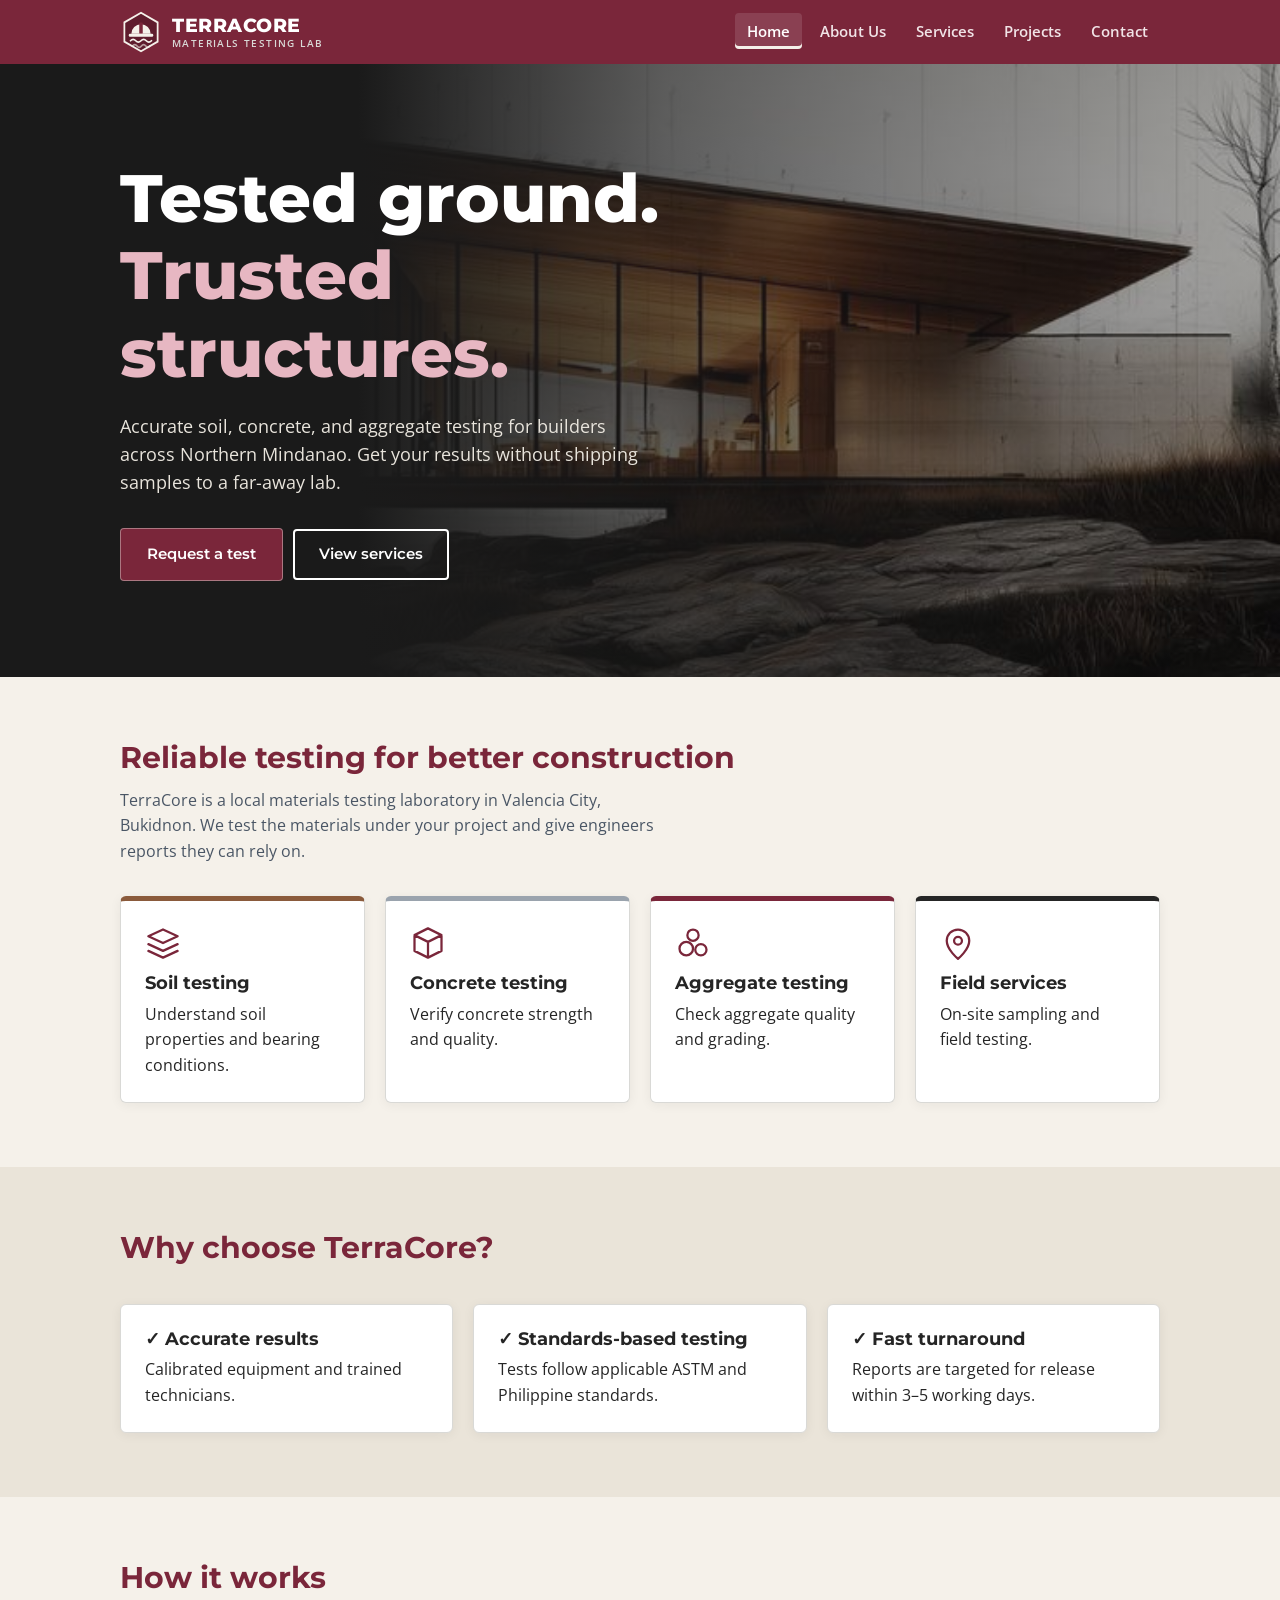
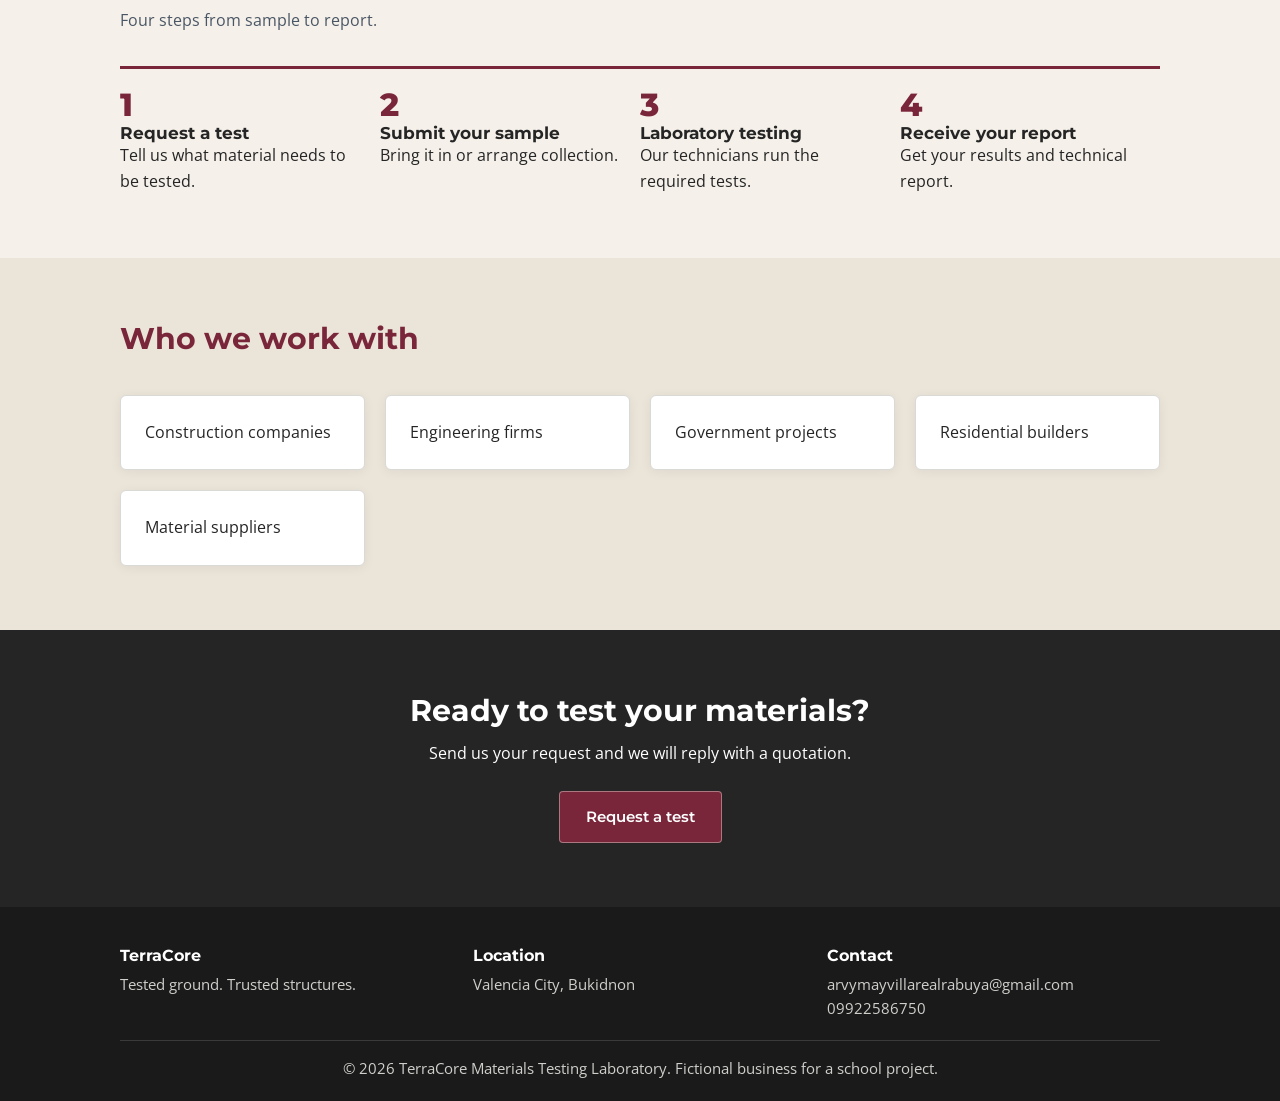
==== index.html @ dcb713ee "Fix website folder structure" ====
<!DOCTYPE html>
<html lang="en">
<head>
<meta charset="UTF-8">
<meta name="viewport" content="width=device-width, initial-scale=1">
<title>Home | TerraCore Materials Testing Laboratory</title>
<link rel="preconnect" href="https://fonts.googleapis.com">
<link href="https://fonts.googleapis.com/css2?family=Montserrat:wght@600;800&family=Open+Sans:wght@400;600&family=Playfair+Display:wght@600;700&display=swap" rel="stylesheet">
<link rel="icon" href="assets/logo.svg">
<link rel="stylesheet" href="css/styles.css">
</head>
<body>
<header><div class="wrap"><nav>
<a class="logo" href="index.html"><img src="assets/logo.svg" alt=""><span class="lt">TERRACORE<small>Materials Testing Lab</small></span></a>
<button id="tog" aria-label="Toggle menu" aria-expanded="false">Menu</button>
<ul class="menu" id="menu"><li><a href="index.html" class="active">Home</a></li><li><a href="about.html">About Us</a></li><li><a href="services.html">Services</a></li><li><a href="projects.html">Projects</a></li><li><a href="contact.html">Contact</a></li></ul></nav></div></header>
<main>
<div class="hero">
<div class="photo"></div>
<video class="bg" autoplay muted loop playsinline aria-hidden="true"><source src="assets/hero.mp4" type="video/mp4"></video>
<div class="wrap">
<h1>Tested ground. <em>Trusted structures.</em></h1>
<p>Accurate soil, concrete, and aggregate testing for builders across Northern Mindanao. Get your results without shipping samples to a far-away lab.</p>
<a class="btn" href="contact.html">Request a test</a><a class="btn ghost" href="services.html">View services</a>
</div></div>

<section><div class="wrap">
<h2>Reliable testing for better construction</h2>
<p class="lead">TerraCore is a local materials testing laboratory in Valencia City, Bukidnon. We test the materials under your project and give engineers reports they can rely on.</p>
<div class="grid">
<div class="card soil"><svg class="ic" viewBox="0 0 32 32" aria-hidden="true"><path d="M3 10l13-6 13 6-13 6z M3 17l13 6 13-6 M3 23l13 6 13-6"/></svg><h3>Soil testing</h3><p>Understand soil properties and bearing conditions.</p></div>
<div class="card conc"><svg class="ic" viewBox="0 0 32 32" aria-hidden="true"><path d="M16 3l12 6v14l-12 6-12-6V9z M16 15v14 M4 9l12 6 12-6"/></svg><h3>Concrete testing</h3><p>Verify concrete strength and quality.</p></div>
<div class="card agg"><svg class="ic" viewBox="0 0 32 32" aria-hidden="true"><circle cx="10" cy="21" r="6"/><circle cx="23" cy="22" r="5"/><circle cx="16" cy="9" r="5"/></svg><h3>Aggregate testing</h3><p>Check aggregate quality and grading.</p></div>
<div class="card field"><svg class="ic" viewBox="0 0 32 32" aria-hidden="true"><path d="M16 30s-10-8-10-16a10 10 0 0 1 20 0c0 8-10 16-10 16z"/><circle cx="16" cy="14" r="3.5"/></svg><h3>Field services</h3><p>On-site sampling and field testing.</p></div>
</div></div></section>

<section class="alt"><div class="wrap">
<h2>Why choose TerraCore?</h2><br>
<div class="grid">
<div class="card"><h3>✓ Accurate results</h3><p>Calibrated equipment and trained technicians.</p></div>
<div class="card"><h3>✓ Standards-based testing</h3><p>Tests follow applicable ASTM and Philippine standards.</p></div>
<div class="card"><h3>✓ Fast turnaround</h3><p>Reports are targeted for release within 3–5 working days.</p></div>
</div></div></section>

<section><div class="wrap">
<h2>How it works</h2><p class="lead">Four steps from sample to report.</p>
<div class="steps">
<div class="step"><h3>Request a test</h3><p>Tell us what material needs to be tested.</p></div>
<div class="step"><h3>Submit your sample</h3><p>Bring it in or arrange collection.</p></div>
<div class="step"><h3>Laboratory testing</h3><p>Our technicians run the required tests.</p></div>
<div class="step"><h3>Receive your report</h3><p>Get your results and technical report.</p></div>
</div></div></section>

<section class="alt"><div class="wrap">
<h2>Who we work with</h2><br>
<div class="grid">
<div class="card">Construction companies</div><div class="card">Engineering firms</div><div class="card">Government projects</div><div class="card">Residential builders</div><div class="card">Material suppliers</div>
</div></div></section>

<section class="cta"><div class="wrap"><h2>Ready to test your materials?</h2><p style="margin-bottom:24px">Send us your request and we will reply with a quotation.</p><a class="btn" href="contact.html">Request a test</a></div></section>
</main>
<footer><div class="wrap">
<div class="grid">
<div><h3>TerraCore</h3><p>Tested ground. Trusted structures.</p></div>
<div><h3>Location</h3><p>Valencia City, Bukidnon</p></div>
<div><h3>Contact</h3><p>arvymayvillarealrabuya@gmail.com<br>09922586750</p></div>
</div>
<p class="copy">© 2026 TerraCore Materials Testing Laboratory. Fictional business for a school project.</p>
</div></footer>
<script src="js/script.js"></script>
</body>
</html>
---- css/styles.css ----
:root{--navy:#252525;--navy2:#3a3a3a;--orange:#7A263A;--white:#fff;--gray:#EAE4D9;--ink:#252525;--line:#D9D9D6}
*{box-sizing:border-box;margin:0}
body{font-family:'Open Sans',sans-serif;color:var(--ink);line-height:1.6;background:#F5F1EA}
h1,h2,h3,.logo{font-family:'Montserrat',sans-serif;line-height:1.15}
a{color:inherit}
:focus-visible{outline:3px solid var(--orange);outline-offset:2px}
.wrap{max-width:1080px;margin:0 auto;padding:0 20px}
header{background:#7A263A;position:sticky;top:0;z-index:10}
nav{display:flex;align-items:center;justify-content:space-between;height:64px}
.logo{color:var(--white);font-weight:800;font-size:1.3rem;text-decoration:none;letter-spacing:.5px}
.menu{display:flex;gap:6px;list-style:none;padding:0}
.menu a{color:#f1e4e7;text-decoration:none;padding:8px 12px;border-radius:4px;font-weight:600;font-size:.95rem}
.menu a:hover,.menu a.active{color:var(--white);background:rgba(255,255,255,.12)}
.menu a.active{box-shadow:inset 0 -3px #F5F1EA}
#tog{display:none;background:none;border:1px solid #6b6b6b;color:#fff;padding:6px 12px;border-radius:4px;font-size:1rem;cursor:pointer}
.btn{display:inline-block;background:var(--orange);color:#fff;font-family:'Montserrat',sans-serif;font-weight:600;padding:13px 26px;border:0;border-radius:4px;text-decoration:none;cursor:pointer;font-size:.95rem}
.btn:hover{background:#5f1c2d}
.btn.ghost{background:transparent;border:2px solid #fff}
.btn.ghost:hover{background:rgba(255,255,255,.12)}
.btn.sm{padding:7px 14px;font-size:.8rem}
section{padding:64px 0}
.alt{background:var(--gray)}
h2{font-size:1.9rem;color:var(--orange);margin-bottom:12px}
.lead{max-width:60ch;margin-bottom:32px;color:#4a5665}
.hero{position:relative;overflow:hidden;background:#1a1a1a;color:#fff;padding:96px 0}
.hero h1{font-size:clamp(2.4rem,6vw,4.2rem);font-weight:800;max-width:14ch}
.hero h1 em{font-style:normal;color:#E7B7C2;font-style:normal;display:block}
.hero p{max-width:52ch;margin:20px 0 32px;font-size:1.1rem;color:#e8e4dc}
.hero .btn+.btn{margin-left:10px}
.grid{display:grid;gap:20px;grid-template-columns:repeat(auto-fit,minmax(220px,1fr))}
.card{background:#fff;border:1px solid var(--line);border-radius:6px;padding:24px}
.card h3{color:var(--navy);margin-bottom:8px;font-size:1.1rem}
.card .ico{font-size:1.8rem;margin-bottom:10px}
.card.soil{border-top:5px solid #8a5a3b}.card.conc{border-top:5px solid #9aa3ad}.card.agg{border-top:5px solid var(--orange)}.card.field{border-top:5px solid var(--navy)}
.card a.more{color:var(--orange);font-weight:600;text-decoration:none;font-size:.9rem}
.steps{counter-reset:s;display:grid;gap:0;grid-template-columns:repeat(auto-fit,minmax(200px,1fr))}
.step{counter-increment:s;padding:0 18px 0 0;border-top:3px solid var(--orange);padding-top:16px}
.step::before{content:counter(s);display:block;font:800 2rem 'Montserrat';color:var(--orange)}
.step h3{color:var(--navy);font-size:1.05rem}
.cta{background:var(--navy);color:#fff;text-align:center}
.cta h2{color:#fff}
.tag{display:inline-block;background:#F5F1EA;color:#7A263A;padding:2px 10px;border-radius:20px;font-size:.8rem;font-weight:600}
table{width:100%;border-collapse:collapse;background:#fff;margin-bottom:28px}
caption{text-align:left;font:800 1.2rem 'Montserrat';color:var(--navy);padding:8px 0}
th,td{padding:12px 14px;text-align:left;border-bottom:1px solid var(--line)}
th{background:var(--navy);color:#fff;font-size:.9rem}
td.price{font-weight:600;white-space:nowrap}
.tw{overflow-x:auto}
.two{display:grid;gap:32px;grid-template-columns:repeat(auto-fit,minmax(300px,1fr))}
label{display:block;font-weight:600;margin:14px 0 4px;font-size:.92rem}
input,select,textarea{width:100%;padding:11px;border:1px solid #b9c2cf;border-radius:4px;font:inherit}
.msg{display:none;background:#e6f6ea;border:1px solid #79c98d;padding:14px;border-radius:4px;margin-top:16px}
details{background:#fff;border:1px solid var(--line);border-radius:6px;padding:14px 18px;margin-bottom:10px}
summary{font-weight:600;color:var(--navy);cursor:pointer}
.map{background:repeating-linear-gradient(45deg,#e4dfd6 0 12px,#ece8e0 12px 24px);height:200px;border-radius:6px;display:grid;place-items:center;text-align:center;color:var(--navy);font-weight:600;margin-top:20px}
footer{background:#1a1a1a;color:#cfcfcb;padding:40px 0 20px;font-size:.92rem}
footer .grid{margin-bottom:20px}
footer h3{color:#fff;font-size:1rem;margin-bottom:8px}
.copy{border-top:1px solid #3a3a3a;padding-top:16px;text-align:center}
@media(max-width:760px){
#tog{display:block}
.menu{display:none;position:absolute;top:64px;left:0;right:0;background:#7A263A;flex-direction:column;padding:10px 20px}
.menu.open{display:flex}
.hero{padding:64px 0}.hero .btn+.btn{margin:10px 0 0}
}
.msg.err{background:#fdecea;border-color:#e08a83}

.logo{display:flex;align-items:center;gap:10px}
.logo img{width:42px;height:42px}
.logo .lt{display:flex;flex-direction:column;font-weight:800;font-size:1.2rem;letter-spacing:.5px}
.logo small{font:600 .6rem 'Open Sans',sans-serif;letter-spacing:1.4px;text-transform:uppercase;color:#D9D9D6}
.hero .scene,.hero .bg{opacity:1;position:absolute;inset:0;width:100%;height:100%;object-fit:cover}
.hero::after{content:"";position:absolute;inset:0;background:linear-gradient(100deg,rgba(37,37,37,.96) 35%,rgba(37,37,37,.1))}
.hero .wrap{position:relative;z-index:2}
.hero .btn,.cta .btn{border:1px solid rgba(245,241,234,.4)}

.card{box-shadow:0 2px 12px rgba(37,37,37,.06)}
.btn.ghost,.hero .btn.ghost{background:transparent;border:2px solid #fff;padding:11px 24px}
.hero .photo{position:absolute;inset:0;background:url(../assets/hero.png) 70% 60%/cover no-repeat}
.hero::after{background:linear-gradient(90deg,#1a1a1a 28%,rgba(26,26,26,.7) 52%,rgba(26,26,26,.35) 100%)}
.ic{width:36px;height:36px;fill:none;stroke:#7A263A;stroke-width:2;stroke-linejoin:round;stroke-linecap:round;margin-bottom:12px;display:block}
.hero p{color:#e8e4dc}
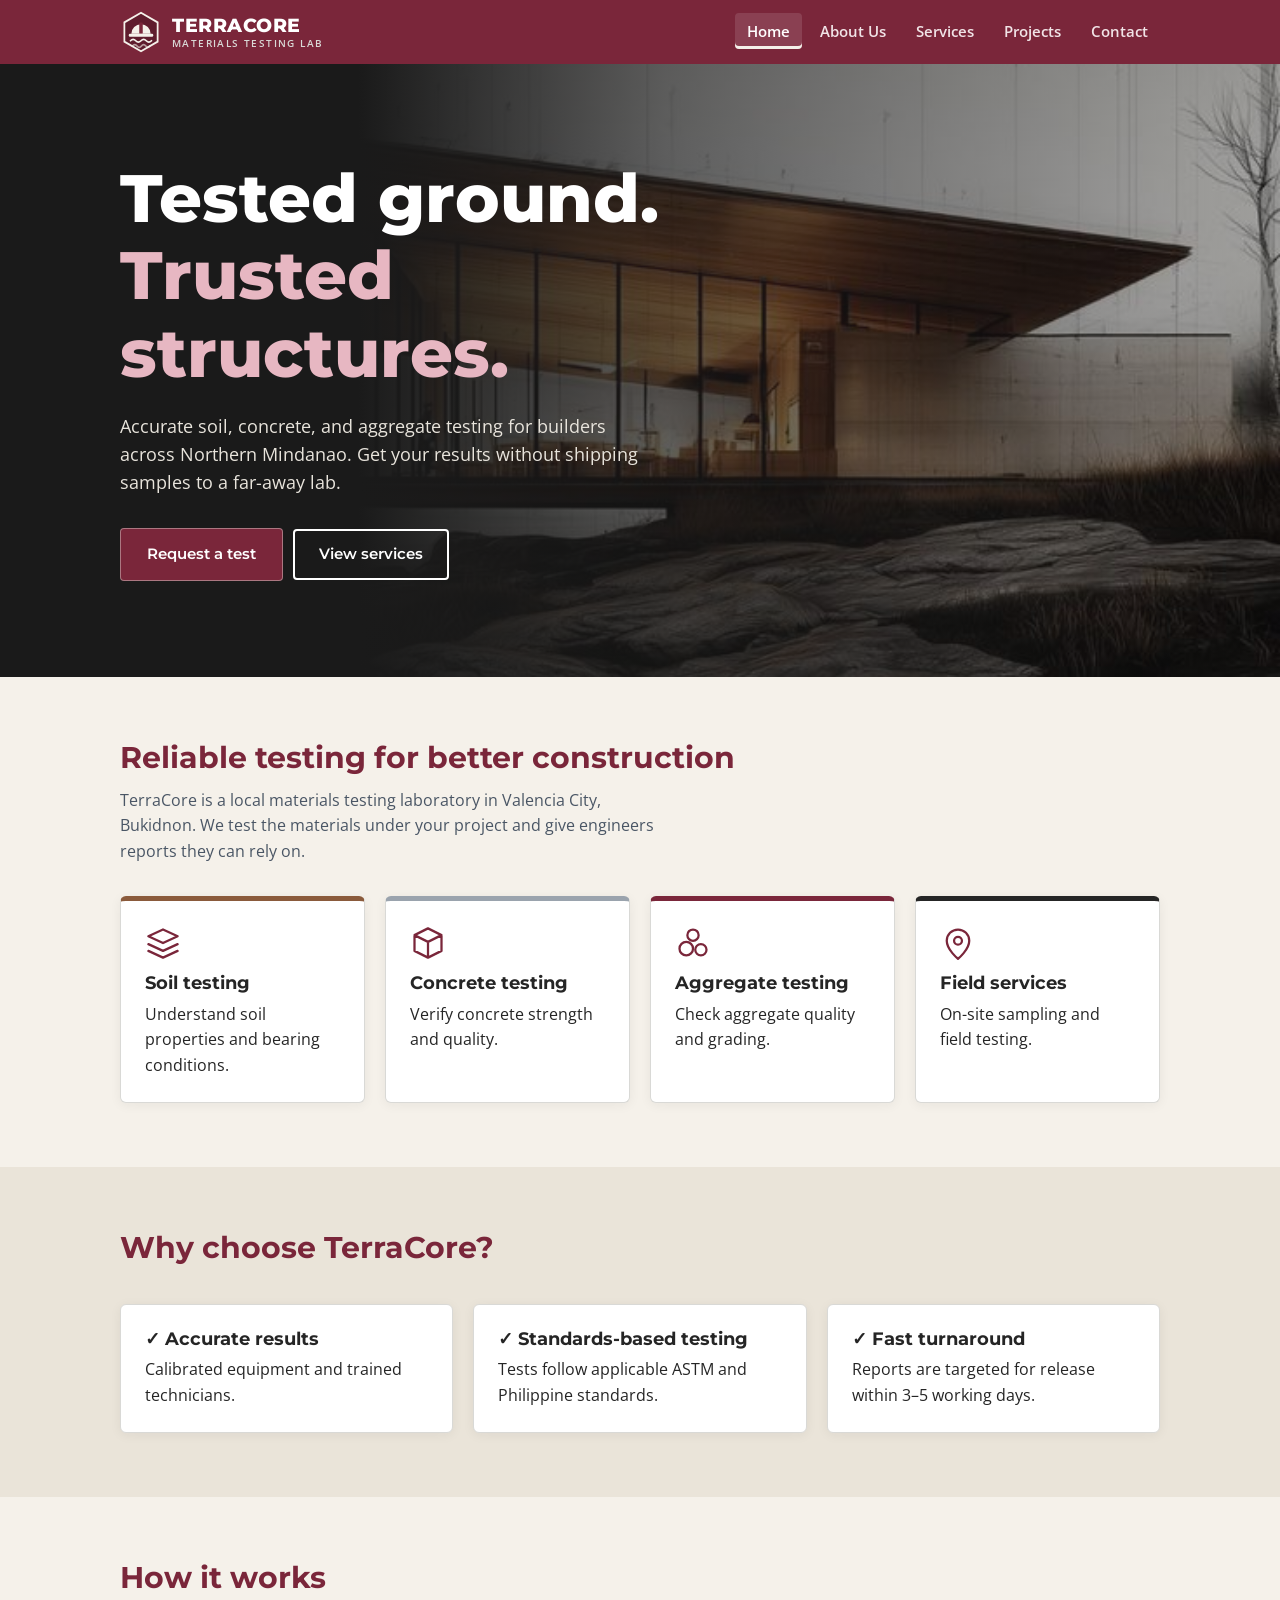
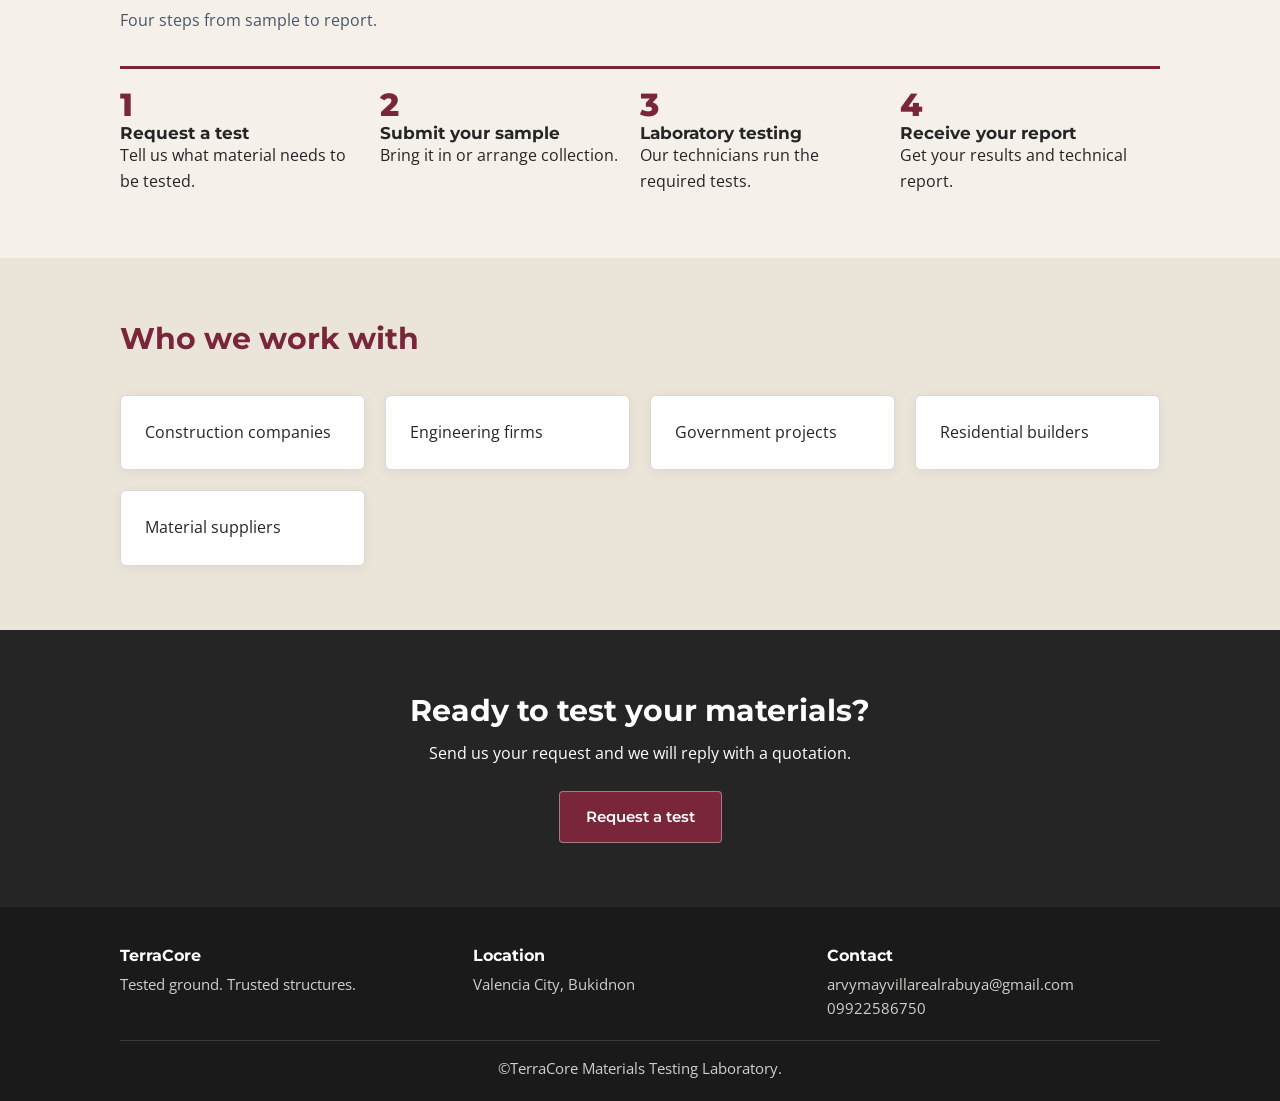
==== commit c18f7287: "Updated homepage and services" ====
--- a/index.html
+++ b/index.html
@@ -65,7 +65,7 @@
 <div><h3>Location</h3><p>Valencia City, Bukidnon</p></div>
 <div><h3>Contact</h3><p>arvymayvillarealrabuya@gmail.com<br>09922586750</p></div>
 </div>
-<p class="copy">© 2026 TerraCore Materials Testing Laboratory. Fictional business for a school project.</p>
+<p class="copy">©TerraCore Materials Testing Laboratory.</p>
 </div></footer>
 <script src="js/script.js"></script>
 </body>
